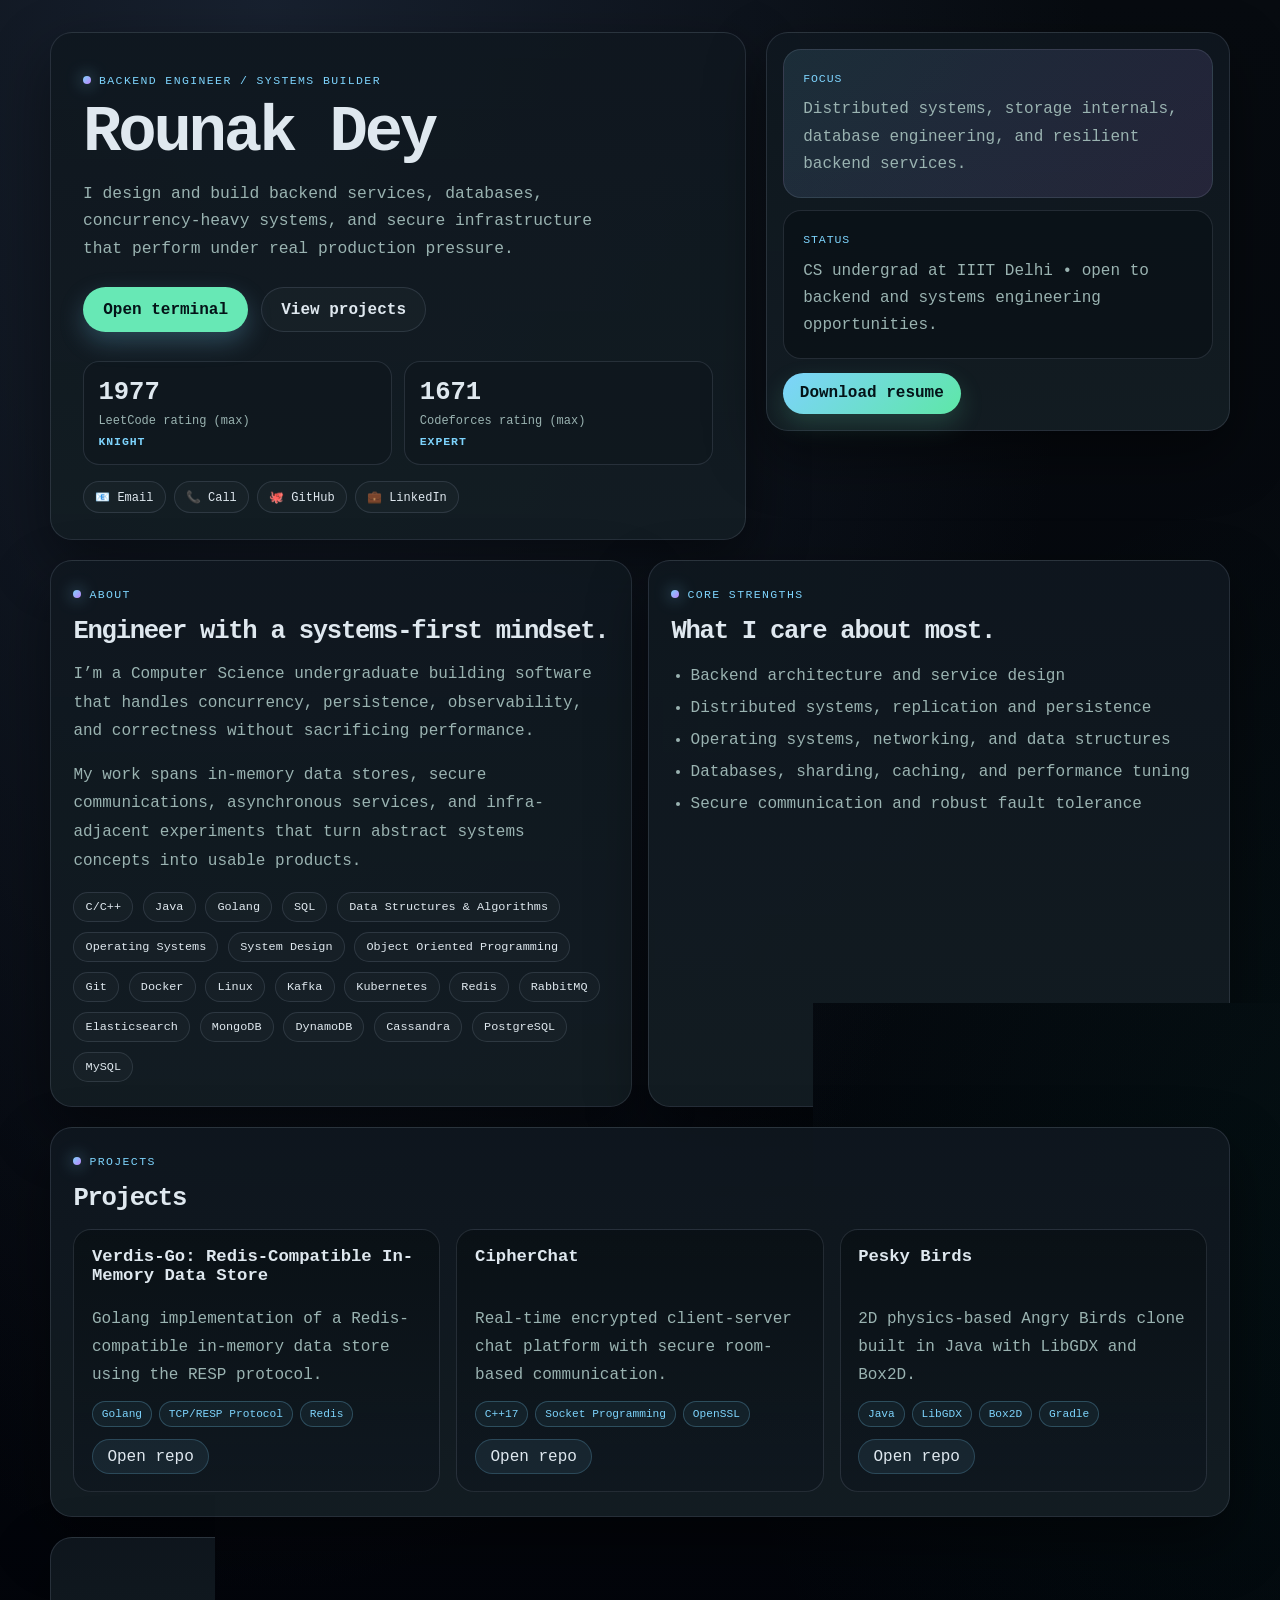
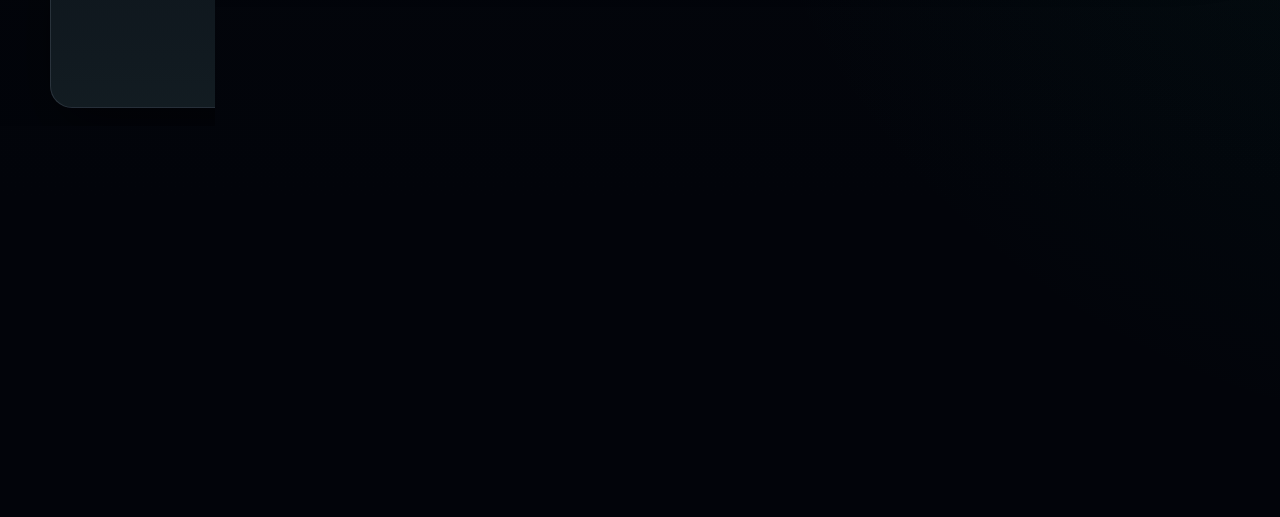
==== index.html @ 5679c367 "Add portfolio site" ====
<!DOCTYPE html>
<html lang="en">
  <head>
    <meta charset="UTF-8" />
    <meta name="viewport" content="width=device-width, initial-scale=1.0" />
    <meta
      name="description"
      content="Backend engineer portfolio with a terminal, systems work, and project highlights."
    />
    <title>Backend Engineer | Portfolio</title>
    <link rel="icon" type="image/svg+xml" href="assets/favicon.svg?v=20261015" />
    <link rel="stylesheet" href="css/style.css?v=20261015" />
  </head>
  <body data-theme="default">
    <div class="page-shell">
      <main class="portfolio-shell">
        <section class="hero-panel">
          <div class="eyebrow">backend engineer / systems builder</div>
          <h1>Rounak Dey</h1>
          <p class="hero-copy">
            I design and build backend services, databases, concurrency-heavy systems,
            and secure infrastructure that perform under real production pressure.
          </p>
          <div class="hero-actions">
            <a href="#terminal" class="primary-button">Open terminal</a>
            <a href="#projects" class="secondary-button">View projects</a>
          </div>
          <ul class="stat-grid" aria-label="Portfolio stats">
            <li>
              <strong>1977</strong>
              <span>LeetCode rating (max)</span>
              <b>Knight</b>
            </li>
            <li>
              <strong>1671</strong>
              <span>Codeforces rating (max)</span>
              <b>Expert</b>
            </li>
          </ul>
          <div class="top-contact" aria-label="Contact links">
            <a href="mailto:rounak23449@iiitd.ac.in">📧 Email</a>
            <a href="tel:+917982542472">📞 Call</a>
            <a href="https://github.com/ricky16x" target="_blank" rel="noreferrer">🐙 GitHub</a>
            <a href="https://linkedin.com/in/rickyxr" target="_blank" rel="noreferrer">💼 LinkedIn</a>
          </div>
        </section>

        <aside class="quick-panel">
          <div class="panel-card accent-card">
            <span class="card-label">Focus</span>
            <p>Distributed systems, storage internals, database engineering, and resilient backend services.</p>
          </div>
          <div class="panel-card">
            <span class="card-label">Status</span>
            <p>CS undergrad at IIIT Delhi • open to backend and systems engineering opportunities.</p>
          </div>
          <a class="resume-button" href="./assets/RounakDeyResume.pdf" target="_blank" rel="noreferrer">Download resume</a>
        </aside>

        <div id="terminal-backdrop" class="terminal-backdrop" aria-hidden="true"></div>
        <div id="terminal-modal" class="terminal-modal" role="dialog" aria-modal="true" aria-label="Developer portfolio terminal popup" aria-hidden="true" inert>
          <section id="terminal" class="terminal-frame" aria-label="Developer portfolio terminal">
            <header class="terminal-header">
              <div class="window-controls" aria-hidden="true">
                <span class="control red"></span>
                <span class="control yellow"></span>
                <span class="control green"></span>
              </div>
              <div class="window-title">ricky16x@portfolio:~</div>
              <button id="skip-boot" class="skip-boot" type="button">Skip boot</button>
              <button id="close-terminal" class="terminal-close" type="button" aria-label="Close terminal">×</button>
            </header>

            <section id="terminal-output" class="terminal-output" aria-live="polite"></section>

            <form id="command-form" class="command-form" autocomplete="off">
              <label class="prompt-text" for="terminal-input">
                <span class="prompt-user">ricky16x</span>
                <span>@</span>
                <span class="prompt-host">portfolio</span>
                <span>:~$</span>
              </label>
              <input
                id="terminal-input"
                class="terminal-input"
                type="text"
                spellcheck="false"
                aria-label="Terminal command input"
              />
            </form>
          </section>
        </div>

        <section class="content-grid">
          <article class="info-panel">
            <div class="section-kicker">About</div>
            <h2>Engineer with a systems-first mindset.</h2>
            <p>
              I’m a Computer Science undergraduate building software that handles concurrency,
              persistence, observability, and correctness without sacrificing performance.
            </p>
            <p>
              My work spans in-memory data stores, secure communications, asynchronous services,
              and infra-adjacent experiments that turn abstract systems concepts into usable products.
            </p>
            <div id="skill-chips" class="chip-list" aria-label="Tools and technical skills"></div>
          </article>

          <article class="info-panel">
            <div class="section-kicker">Core strengths</div>
            <h2>What I care about most.</h2>
            <ul class="feature-list">
              <li>Backend architecture and service design</li>
              <li>Distributed systems, replication and persistence</li>
              <li>Operating systems, networking, and data structures</li>
              <li>Databases, sharding, caching, and performance tuning</li>
              <li>Secure communication and robust fault tolerance</li>
            </ul>
          </article>
        </section>

        <section id="projects" class="section-panel">
          <div class="section-heading">
            <div class="section-kicker">Projects</div>
            <h2>Projects</h2>
          </div>
          <div id="project-list" class="project-grid"></div>
        </section>

        <section id="contact" class="section-panel contact-panel">
          <div class="section-kicker">Contact</div>
          <h2>Let’s build something resilient.</h2>
          <div class="contact-row">
            <a href="tel:+917982542472">📞 +91 7982542472</a>
            <a href="mailto:rounak23449@iiitd.ac.in">📧 rounak23449@iiitd.ac.in</a>
            <a href="https://github.com/ricky16x" target="_blank" rel="noreferrer">🐙 GitHub</a>
            <a href="https://linkedin.com/in/rickyxr" target="_blank" rel="noreferrer">💼 LinkedIn</a>
          </div>
        </section>

        <section id="research" class="section-panel">
          <div class="section-heading">
            <div class="section-kicker">Research</div>
            <h2>Research work</h2>
          </div>
          <div class="timeline">
            <article class="timeline-item">
              <strong>Network Security Lab, IIIT Delhi</strong>
              <span>Undergraduate Student Researcher • Aug 2025 – Present</span>
              <p>Analyzed Android malware across 11 real devices, collecting network, syscall, and CPU telemetry. Built a TF-IDF syscall pipeline over 19.5K samples (106K+ features) and trained an MLP with 82.7% detection accuracy. Also reproduced Hfinger-based classification on 406K+ HTTP requests, finding syscall features more robust under open-set conditions.</p>
            </article>
          </div>
        </section>
      </main>
    </div>

    <script type="module" src="js/app.js?v=20261015"></script>
  </body>
</html>
---- css/style.css ----
:root {
  --bg: #070b10;
  --panel: rgba(15, 23, 31, 0.92);
  --panel-alt: rgba(19, 29, 35, 0.96);
  --panel-strong: rgba(9, 18, 24, 0.96);
  --border: rgba(148, 163, 184, 0.18);
  --text: #d9f7ef;
  --muted: #8ab7b0;
  --prompt: #67e8b5;
  --success: #4ade80;
  --accent: #7dd3fc;
  --accent-2: #c084fc;
  --warning: #fbbf24;
  --danger: #f87171;
  --input-bg: rgba(13, 18, 22, 0.9);
  --shadow: rgba(0, 0, 0, 0.45);
  --glow: rgba(125, 211, 252, 0.6);
}

body[data-theme='default'] {
  --bg: #070b10;
  --panel: rgba(15, 23, 31, 0.92);
  --panel-alt: rgba(19, 29, 35, 0.96);
  --text: #dfe8ef;
  --muted: #9ab3b1;
  --prompt: #67e8b5;
  --success: #5ee7a7;
  --accent: #7dd3fc;
  --accent-2: #c084fc;
  --warning: #fbbf24;
  --danger: #fda4af;
  --page-glow: rgba(30, 41, 59, 0.72);
  --page-wash: rgba(8, 145, 110, 0.08);
  --panel-glow: rgba(125, 211, 252, 0.12);
}

body[data-theme='aurora'] {
  --bg: #10091c;
  --panel: rgba(26, 17, 43, 0.95);
  --panel-alt: rgba(21, 31, 48, 0.97);
  --text: #f4efff;
  --muted: #c0b2db;
  --prompt: #6ee7b7;
  --success: #5eead4;
  --accent: #c4b5fd;
  --accent-2: #5eead4;
  --warning: #fde68a;
  --danger: #fda4af;
  --glow: rgba(167, 139, 250, 0.78);
  --page-glow: rgba(124, 58, 237, 0.38);
  --page-wash: rgba(45, 212, 191, 0.12);
  --panel-glow: rgba(167, 139, 250, 0.18);
}

body[data-theme='midnight'] {
  --bg: #030712;
  --panel: rgba(9, 15, 29, 0.97);
  --panel-alt: rgba(14, 23, 42, 0.98);
  --text: #e5f0ff;
  --muted: #8ba3c4;
  --prompt: #60a5fa;
  --success: #38bdf8;
  --accent: #60a5fa;
  --accent-2: #2563eb;
  --warning: #fbbf24;
  --danger: #fb7185;
  --glow: rgba(37, 99, 235, 0.65);
  --page-glow: rgba(29, 78, 216, 0.32);
  --page-wash: rgba(30, 64, 175, 0.11);
  --panel-glow: rgba(37, 99, 235, 0.14);
}

* {
  box-sizing: border-box;
}

html {
  scroll-behavior: smooth;
}

body {
  margin: 0;
  min-height: 100vh;
  padding: 2rem 1rem 4rem;
  font-family: 'SFMono-Regular', 'Consolas', 'Liberation Mono', 'Menlo', monospace;
  background:
    radial-gradient(ellipse at 15% 0%, var(--page-glow, rgba(30, 41, 59, 0.7)), transparent 38%),
    radial-gradient(ellipse at 90% 45%, var(--page-wash, rgba(8, 145, 110, 0.08)), transparent 38%),
    linear-gradient(180deg, var(--bg), #02040a 85%);
  background-size: 140% 140%, 130% 130%, 100% 100%;
  animation: glowDrift 24s ease-in-out infinite;
  color: var(--text);
  background-color: var(--bg);
  position: relative;
  overflow-x: hidden;
}

body::before {
  content: '';
  position: fixed;
  inset: 0;
  background: linear-gradient(rgba(16, 185, 129, 0.08), transparent 35%, transparent 65%, rgba(59, 130, 246, 0.06));
  opacity: 0;
  pointer-events: none;
  transition: opacity 0.3s ease;
}

body.matrix-active::before {
  opacity: 1;
  background-image:
    linear-gradient(90deg, rgba(16, 185, 129, 0.08) 0%, transparent 100%),
    repeating-linear-gradient(
      180deg,
      rgba(34, 197, 94, 0.12),
      rgba(34, 197, 94, 0.12) 2px,
      transparent 2px,
      transparent 6px
    );
  animation: matrixRain 7s linear infinite;
}

button,
input,
a {
  font: inherit;
}

button,
input {
  border: 0;
}

button {
  cursor: pointer;
}

img {
  max-width: 100%;
  display: block;
}

.page-shell {
  width: min(1180px, 100%);
  margin: 0 auto;
}

.portfolio-shell {
  display: grid;
  grid-template-columns: minmax(0, 1.2fr) minmax(280px, 0.8fr);
  gap: 1.25rem;
}

.portfolio-shell > .content-grid,
.portfolio-shell > .section-panel {
  grid-column: 1 / -1;
  min-width: 0;
}

.hero-panel,
.quick-panel {
  min-width: 0;
}

.hero-panel,
.quick-panel,
.info-panel,
.section-panel,
.terminal-frame {
  background: linear-gradient(180deg, var(--panel), var(--panel-alt));
  border: 1px solid var(--border);
  border-radius: 22px;
  box-shadow: 0 24px 60px var(--shadow);
  animation: floatIn 0.6s ease both;
}

.resume-button {
  display: inline-flex;
  align-items: center;
  justify-content: center;
  align-self: flex-start;
  width: auto;
  margin-top: 0.1rem;
  padding: 0.72rem 1.05rem;
  text-decoration: none;
  border-radius: 999px;
  font-weight: 700;
  color: #041318;
  background: linear-gradient(135deg, var(--accent), var(--success));
  box-shadow: 0 10px 24px rgba(103, 232, 181, 0.18);
}

.hero-panel {
  padding: 2.4rem 2rem 1.6rem;
}

.eyebrow,
.section-kicker {
  display: inline-flex;
  align-items: center;
  gap: 0.5rem;
  font-size: 0.72rem;
  letter-spacing: 0.12em;
  text-transform: uppercase;
  color: var(--accent);
  margin-bottom: 1rem;
}

.eyebrow::before,
.section-kicker::before {
  content: '';
  width: 8px;
  height: 8px;
  border-radius: 50%;
  background: linear-gradient(135deg, var(--accent), var(--accent-2));
  box-shadow: 0 0 16px rgba(125, 211, 252, 0.7);
}

.eyebrow::before {
  animation: pulse 2.4s ease-in-out infinite;
}

.hero-panel h1,
.info-panel h2,
.section-panel h2 {
  margin: 0;
  letter-spacing: -0.05em;
}

.hero-panel h1 {
  font-size: clamp(2.4rem, 5vw, 4.2rem);
  line-height: 0.95;
  margin-bottom: 1rem;
}

.hero-copy {
  max-width: 52ch;
  margin: 0;
  color: var(--muted);
  font-size: 1.02rem;
  line-height: 1.7;
}

.hero-actions {
  display: flex;
  flex-wrap: wrap;
  gap: 0.8rem;
  margin-top: 1.5rem;
}

.primary-button,
.secondary-button,
.link-button,
.theme-chip {
  transition: transform 0.2s ease, filter 0.2s ease, border-color 0.2s ease;
}

.hero-actions > * {
  animation: floatIn 0.5s ease both;
}

.hero-actions > :nth-child(2) {
  animation-delay: 100ms;
}

.primary-button,
.secondary-button {
  display: inline-flex;
  align-items: center;
  justify-content: center;
  border-radius: 999px;
  padding: 0.8rem 1.2rem;
  text-decoration: none;
  font-weight: 700;
}

.primary-button {
  background: linear-gradient(135deg, var(--accent), var(--accent-2));
  color: #040b10;
  box-shadow: 0 10px 24px rgba(125, 211, 252, 0.25);
}

.secondary-button {
  border: 1px solid var(--border);
  color: var(--text);
  background: rgba(148, 163, 184, 0.04);
}

.primary-button:hover,
.secondary-button:hover,
.link-button:hover,
.theme-chip:hover {
  transform: translateY(-1px);
  filter: brightness(1.05);
}

.stat-grid {
  display: grid;
  grid-template-columns: repeat(2, minmax(0, 1fr));
  gap: 0.8rem;
  margin: 1.8rem 0 0;
  padding: 0;
  list-style: none;
}

.stat-grid li {
  background: rgba(15, 23, 31, 0.7);
  border: 1px solid var(--border);
  border-radius: 16px;
  padding: 1rem 0.9rem;
  display: flex;
  flex-direction: column;
  gap: 0.3rem;
  transition: transform 0.2s ease, border-color 0.2s ease;
}

.stat-grid li:hover {
  transform: translateY(-3px);
  border-color: var(--accent);
}

.stat-grid strong {
  font-size: clamp(1.2rem, 2vw, 1.7rem);
  color: var(--text);
}

.stat-grid span {
  color: var(--muted);
  font-size: 0.75rem;
  line-height: 1.5;
}

.stat-grid b {
  color: var(--accent);
  font-size: 0.72rem;
  font-weight: 700;
  letter-spacing: 0.08em;
  text-transform: uppercase;
}

.top-contact {
  display: flex;
  flex-wrap: wrap;
  gap: 0.5rem;
  margin-top: 1rem;
}

.top-contact a {
  display: inline-flex;
  align-items: center;
  justify-content: center;
  padding: 0.48rem 0.7rem;
  border: 1px solid var(--border);
  border-radius: 999px;
  color: var(--text);
  background: rgba(148, 163, 184, 0.04);
  font-size: 0.75rem;
  text-decoration: none;
  transition: transform 0.2s ease, border-color 0.2s ease, background 0.2s ease;
}

.top-contact a:hover {
  transform: translateY(-2px);
  border-color: var(--accent);
  background: var(--panel-glow);
}

.quick-panel {
  padding: 1rem;
  display: flex;
  flex-direction: column;
  align-self: start;
  gap: 0.75rem;
}

.panel-card {
  border: 1px solid var(--border);
  border-radius: 18px;
  background: rgba(9, 17, 22, 0.7);
  padding: 1.2rem;
  min-height: 0;
  animation: floatIn 0.55s ease both;
}

.panel-card:nth-child(2) { animation-delay: 120ms; }

.accent-card {
  background: linear-gradient(135deg, var(--panel-glow), rgba(192, 132, 252, 0.12));
}

.card-label {
  display: inline-block;
  font-size: 0.72rem;
  letter-spacing: 0.08em;
  text-transform: uppercase;
  color: var(--accent);
  margin-bottom: 0.7rem;
}

.panel-card p,
.info-panel p,
.feature-list,
.timeline-item p,
.project-card p,
.contact-row a {
  color: var(--muted);
}

.panel-card p {
  margin: 0;
  line-height: 1.7;
}

.terminal-modal {
  position: fixed;
  right: 2rem;
  bottom: 2rem;
  width: min(760px, calc(100vw - 2rem));
  z-index: 30;
  opacity: 0;
  pointer-events: none;
  transform: translateY(20px) scale(0.98);
  transition: opacity 0.25s ease, transform 0.25s ease;
}

.terminal-backdrop {
  position: fixed;
  inset: 0;
  z-index: 29;
  background: rgba(1, 4, 10, 0.58);
  opacity: 0;
  pointer-events: none;
  transition: opacity 0.25s ease;
  backdrop-filter: blur(3px);
}

.terminal-backdrop.is-open {
  opacity: 1;
  pointer-events: auto;
}

.terminal-modal.is-open {
  opacity: 1;
  pointer-events: auto;
  transform: translateY(0) scale(1);
}

.terminal-frame {
  grid-column: 1 / -1;
  width: 100%;
  overflow: hidden;
  border-radius: 20px;
  background: rgba(6, 10, 15, 0.96);
  box-shadow: 0 28px 70px rgba(0, 0, 0, 0.55), 0 0 0 1px rgba(125, 211, 252, 0.15);
}

.terminal-header {
  display: flex;
  align-items: center;
  justify-content: space-between;
  gap: 1rem;
  min-height: 48px;
  padding: 0.75rem 1rem;
  background: rgba(22, 27, 32, 0.9);
  border-bottom: 1px solid var(--border);
}

.terminal-close {
  border: 1px solid var(--border);
  border-radius: 50%;
  width: 30px;
  height: 30px;
  color: var(--text);
  background: rgba(148, 163, 184, 0.08);
  transition: transform 0.2s ease, background 0.2s ease;
}

.terminal-close:hover {
  transform: rotate(90deg);
  background: rgba(248, 113, 113, 0.18);
}

.window-controls {
  display: flex;
  align-items: center;
  gap: 0.6rem;
}

.control {
  display: block;
  width: 12px;
  height: 12px;
  border-radius: 50%;
  box-shadow: inset 0 0 0 1px rgba(0, 0, 0, 0.2);
}

.control.red { background: #f87171; }
.control.yellow { background: #fbbf24; }
.control.green { background: #4ade80; }

.window-title {
  flex: 1;
  text-align: center;
  font-size: 0.8rem;
  color: var(--muted);
  letter-spacing: 0.08em;
  text-transform: uppercase;
}

.skip-boot {
  background: rgba(167, 139, 250, 0.12);
  color: var(--accent-2);
  border: 1px solid rgba(196, 181, 253, 0.35);
  border-radius: 999px;
  padding: 0.35rem 0.8rem;
  font-size: 0.72rem;
  transition: filter 0.2s ease, transform 0.2s ease;
}

.skip-boot:hover,
.skip-boot:focus-visible {
  filter: brightness(1.08);
  transform: translateY(-1px);
}

.terminal-output {
  min-height: 430px;
  max-height: 70vh;
  overflow-y: auto;
  background: rgba(3, 7, 12, 0.78);
  padding: 1.25rem 1rem 0.5rem;
  line-height: 1.6;
  white-space: pre-wrap;
}

.terminal-line {
  margin: 0.2rem 0;
  color: var(--text);
  word-break: break-word;
  white-space: pre-wrap;
}

.terminal-line.muted,
.muted {
  color: var(--muted);
}

.terminal-line.success {
  color: var(--success);
}

.terminal-line.prompt {
  color: var(--prompt);
}

.terminal-line.warning {
  color: var(--warning);
}

.terminal-line.error {
  color: var(--danger);
}

.command-entry {
  color: var(--text);
  display: flex;
  align-items: center;
  gap: 0.55rem;
  margin-top: 0.15rem;
}

.command-prompt {
  color: var(--prompt);
  font-weight: 700;
}

.command-text {
  color: var(--text);
}

.command-form {
  display: flex;
  align-items: center;
  gap: 0.6rem;
  padding: 0.8rem 1rem 1rem;
  border-top: 1px solid var(--border);
  background: rgba(10, 15, 19, 0.9);
}

.prompt-text {
  color: var(--prompt);
  font-weight: 700;
  white-space: nowrap;
}

.terminal-input {
  flex: 1;
  min-width: 0;
  background: transparent;
  color: var(--text);
  caret-color: var(--prompt);
  font: inherit;
  font-size: 1rem;
  border: none;
  outline: none;
  padding: 0.25rem 0;
}

.terminal-input::placeholder {
  color: rgba(167, 180, 196, 0.55);
}

.link-button,
.primary-button,
.secondary-button,
.theme-chip,
.skip-boot {
  text-decoration: none;
}

.link-button {
  display: inline-flex;
  align-items: center;
  justify-content: center;
  border-radius: 999px;
  padding: 0.45rem 0.9rem;
  color: var(--text);
  border: 1px solid var(--border);
  background: rgba(148, 163, 184, 0.04);
}

.terminal-input:focus,
.skip-boot:focus-visible,
.link-button:focus-visible,
.theme-chip:focus-visible,
.primary-button:focus-visible,
.secondary-button:focus-visible {
  outline: 2px solid rgba(125, 211, 252, 0.8);
  outline-offset: 2px;
}

.content-grid {
  grid-column: 1 / -1;
  display: grid;
  grid-template-columns: repeat(2, minmax(0, 1fr));
  gap: 1rem;
}

.info-panel,
.section-panel {
  padding: 1.5rem 1.4rem;
}

.info-panel h2,
.section-panel h2 {
  font-size: clamp(1.5rem, 2vw, 2.1rem);
  margin-bottom: 0.9rem;
}

.info-panel p {
  margin: 0 0 0.9rem;
  line-height: 1.8;
}

.chip-list {
  display: flex;
  flex-wrap: wrap;
  gap: 0.6rem;
  margin-top: 1rem;
}

.chip-list span {
  display: inline-flex;
  align-items: center;
  border-radius: 999px;
  padding: 0.45rem 0.7rem;
  border: 1px solid var(--border);
  background: rgba(148, 163, 184, 0.04);
  color: var(--text);
  font-size: 0.74rem;
}

.feature-list {
  margin: 0;
  padding-left: 1.2rem;
  line-height: 2;
}

.section-heading {
  margin-bottom: 1rem;
}

.timeline {
  display: grid;
  gap: 1rem;
}

.timeline-item {
  background: rgba(8, 15, 19, 0.72);
  border: 1px solid var(--border);
  border-radius: 16px;
  padding: 1rem 1.1rem;
}

.timeline-item strong {
  display: block;
  color: var(--text);
  margin-bottom: 0.3rem;
}

.timeline-item span {
  display: inline-block;
  color: var(--accent);
  margin-bottom: 0.6rem;
  font-size: 0.8rem;
}

.timeline-item p {
  margin: 0;
  line-height: 1.8;
}

.project-grid {
  display: grid;
  grid-template-columns: repeat(3, minmax(0, 1fr));
  gap: 1rem;
  align-items: stretch;
  min-width: 0;
}

.project-card {
  display: flex;
  flex-direction: column;
  gap: 0.8rem;
  border: 1px solid var(--border);
  background: linear-gradient(180deg, rgba(8, 15, 19, 0.7), rgba(15, 23, 31, 0.8));
  border-radius: 18px;
  padding: 1.1rem;
  height: 100%;
  min-width: 0;
  overflow-wrap: anywhere;
  transition: transform 0.2s ease, border-color 0.2s ease, box-shadow 0.2s ease;
}

.project-card:hover {
  transform: translateY(-3px);
  border-color: rgba(125, 211, 252, 0.32);
  box-shadow: 0 12px 26px rgba(0, 0, 0, 0.16);
}

.project-card h3 {
  margin: 0;
  font-size: 1.08rem;
  min-height: 2.8rem;
}

.project-card p {
  margin: 0;
  line-height: 1.75;
}

.project-stack {
  display: flex;
  flex-wrap: wrap;
  gap: 0.45rem;
}

.project-stack span {
  border-radius: 999px;
  padding: 0.35rem 0.55rem;
  border: 1px solid rgba(125, 211, 252, 0.25);
  background: rgba(125, 211, 252, 0.06);
  color: var(--accent);
  font-size: 0.7rem;
}

.project-actions {
  display: flex;
  margin-top: auto;
}

.contact-panel {
  text-align: center;
}

.contact-row {
  display: flex;
  justify-content: center;
  flex-wrap: wrap;
  gap: 0.9rem;
  margin-top: 1rem;
}

.contact-row a {
  color: var(--text);
  text-decoration: none;
  border: 1px solid var(--border);
  border-radius: 999px;
  padding: 0.7rem 1rem;
  background: rgba(148, 163, 184, 0.04);
}

.output-block {
  margin: 0.9rem 0;
  padding: 0.85rem 0.9rem;
  border: 1px solid var(--border);
  border-radius: 12px;
  background: rgba(15, 23, 31, 0.5);
}

.output-block h3 {
  margin: 0 0 0.65rem;
  font-size: 0.9rem;
  letter-spacing: 0.08em;
  text-transform: uppercase;
  color: var(--accent);
}

.output-block p {
  margin: 0;
  line-height: 1.7;
}

.terminal-list {
  display: grid;
  gap: 0.25rem;
}

.terminal-list-item {
  color: var(--text);
  line-height: 1.7;
}

@keyframes floatIn {
  from {
    opacity: 0;
    transform: translateY(12px);
  }
  to {
    opacity: 1;
    transform: translateY(0);
  }
}

@keyframes glowDrift {
  0%, 100% { background-position: 0% 0%, 100% 50%, 0 0; }
  50% { background-position: 15% 8%, 80% 45%, 0 0; }
}

@keyframes pulse {
  0%, 100% { opacity: 0.72; box-shadow: 0 0 10px var(--glow); }
  50% { opacity: 1; box-shadow: 0 0 20px var(--glow); }
}

@keyframes riseIn {
  from { opacity: 0; transform: translateY(22px) scale(0.99); }
  to { opacity: 1; transform: translateY(0) scale(1); }
}

@keyframes matrixRain {
  0% { background-position: 0 0, 0 0; }
  100% { background-position: 0 0, 0 100%; }
}

.portfolio-shell > .section-panel,
.content-grid > .info-panel {
  opacity: 0;
  transform: translateY(18px);
}

.portfolio-shell > .section-panel.is-visible,
.content-grid > .info-panel.is-visible {
  animation: riseIn 0.65s cubic-bezier(0.2, 0.7, 0.2, 1) forwards;
}

.project-card {
  animation: floatIn 0.6s ease both;
}

.project-card:nth-child(2) { animation-delay: 100ms; }
.project-card:nth-child(3) { animation-delay: 200ms; }

@media (max-width: 900px) {
  .portfolio-shell {
    grid-template-columns: 1fr;
  }

  .portfolio-shell > .hero-panel,
  .portfolio-shell > .quick-panel {
    grid-column: 1 / -1;
  }

  .hero-panel,
  .quick-panel,
  .info-panel,
  .section-panel,
  .terminal-frame {
    border-radius: 18px;
  }

  .terminal-modal {
    right: 1rem;
    bottom: 1rem;
    width: min(760px, calc(100vw - 1rem));
  }

  .content-grid {
    grid-template-columns: 1fr;
  }

  .project-grid {
    grid-template-columns: repeat(2, minmax(0, 1fr));
  }

  .stat-grid {
    grid-template-columns: 1fr;
  }
}

@media (max-width: 560px) {
  body {
    padding: 1rem 0.75rem 2.5rem;
  }

  .hero-panel,
  .info-panel,
  .section-panel {
    padding-left: 1rem;
    padding-right: 1rem;
  }

  .hero-actions,
  .contact-row {
    flex-direction: column;
  }

  .stat-grid {
    grid-template-columns: repeat(2, minmax(0, 1fr));
    gap: 0.6rem;
  }

  .stat-grid li {
    padding: 0.7rem 0.55rem;
  }

  .stat-grid span {
    font-size: 0.72rem;
  }

  .top-contact {
    gap: 0.4rem;
  }

  .top-contact a {
    flex: 1 1 calc(50% - 0.4rem);
  }

  .project-grid {
    grid-template-columns: 1fr;
  }

  .primary-button,
  .secondary-button,
  .contact-row a {
    width: 100%;
  }
}

@media (prefers-reduced-motion: reduce) {
  html {
    scroll-behavior: auto;
  }

  *, *::before, *::after {
    animation: none !important;
    transition: none !important;
  }
}

.link-button,
.theme-chip {
  color: var(--text);
  background: rgba(125, 211, 252, 0.08);
  border: 1px solid rgba(125, 211, 252, 0.2);
}

.primary-button {
  color: #041318;
  background: var(--prompt);
  border: 1px solid rgba(103, 232, 181, 0.4);
  font-weight: 700;
}

.link-button:hover,
.primary-button:hover,
.theme-chip:hover {
  transform: translateY(-1px);
  filter: brightness(1.06);
}

.terminal-list {
  display: flex;
  flex-direction: column;
  gap: 0.15rem;
  margin: 0.25rem 0;
}

.terminal-list-item {
  display: flex;
  align-items: center;
  gap: 0.5rem;
  flex-wrap: wrap;
}

.terminal-list-item::before {
  content: '▹';
  color: var(--accent);
}

.output-block {
  background: rgba(15, 23, 31, 0.5);
  border: 1px solid var(--border);
  border-radius: 12px;
  padding: 0.9rem 1rem;
  margin: 0.5rem 0;
}

.output-block h3,
.output-block h4 {
  margin: 0 0 0.6rem;
  color: var(--prompt);
  font-size: 0.9rem;
  letter-spacing: 0.04em;
  text-transform: uppercase;
}

.output-block p {
  margin: 0.2rem 0;
}

.neofetch-card {
  display: grid;
  grid-template-columns: 200px minmax(0, 1fr);
  gap: 1rem;
  align-items: start;
  margin-top: 0.75rem;
}

.ascii-art {
  color: var(--success);
  font-size: 0.82rem;
  line-height: 1.25;
  margin: 0;
  white-space: pre-wrap;
}

.stat-list {
  display: grid;
  gap: 0.38rem;
}

.stat-item {
  display: flex;
  align-items: baseline;
  gap: 0.5rem;
  flex-wrap: wrap;
}

.stat-label {
  color: var(--muted);
}

.theme-row {
  display: flex;
  gap: 0.6rem;
  flex-wrap: wrap;
  margin-top: 0.5rem;
}

.page-shell-404 {
  padding-top: 2rem;
}

.terminal-frame-404 {
  max-width: 680px;
}

@media (max-width: 640px) {
  body {
    padding: 0.75rem 0.5rem;
  }

  .terminal-frame {
    border-radius: 12px;
  }

  .terminal-header {
    gap: 0.5rem;
    padding-inline: 0.75rem;
  }

  .window-title {
    font-size: 0.7rem;
    letter-spacing: 0.04em;
  }

  .skip-boot {
    padding: 0.3rem 0.55rem;
    font-size: 0.66rem;
  }

  .terminal-output {
    min-height: 360px;
    max-height: 68vh;
    padding: 0.9rem 0.75rem 0.25rem;
  }

  .command-form {
    padding: 0.7rem 0.75rem 0.85rem;
    gap: 0.35rem;
    align-items: flex-start;
  }

  .prompt-text {
    padding-top: 0.35rem;
  }

  .terminal-input {
    font-size: 0.95rem;
    line-height: 1.5;
    min-height: 1.8rem;
  }

  .neofetch-card {
    grid-template-columns: 1fr;
  }
}

@media (prefers-reduced-motion: reduce) {
  *, *::before, *::after {
    animation-duration: 0.01ms !important;
    animation-iteration-count: 1 !important;
    transition-duration: 0.01ms !important;
    scroll-behavior: auto !important;
  }
}
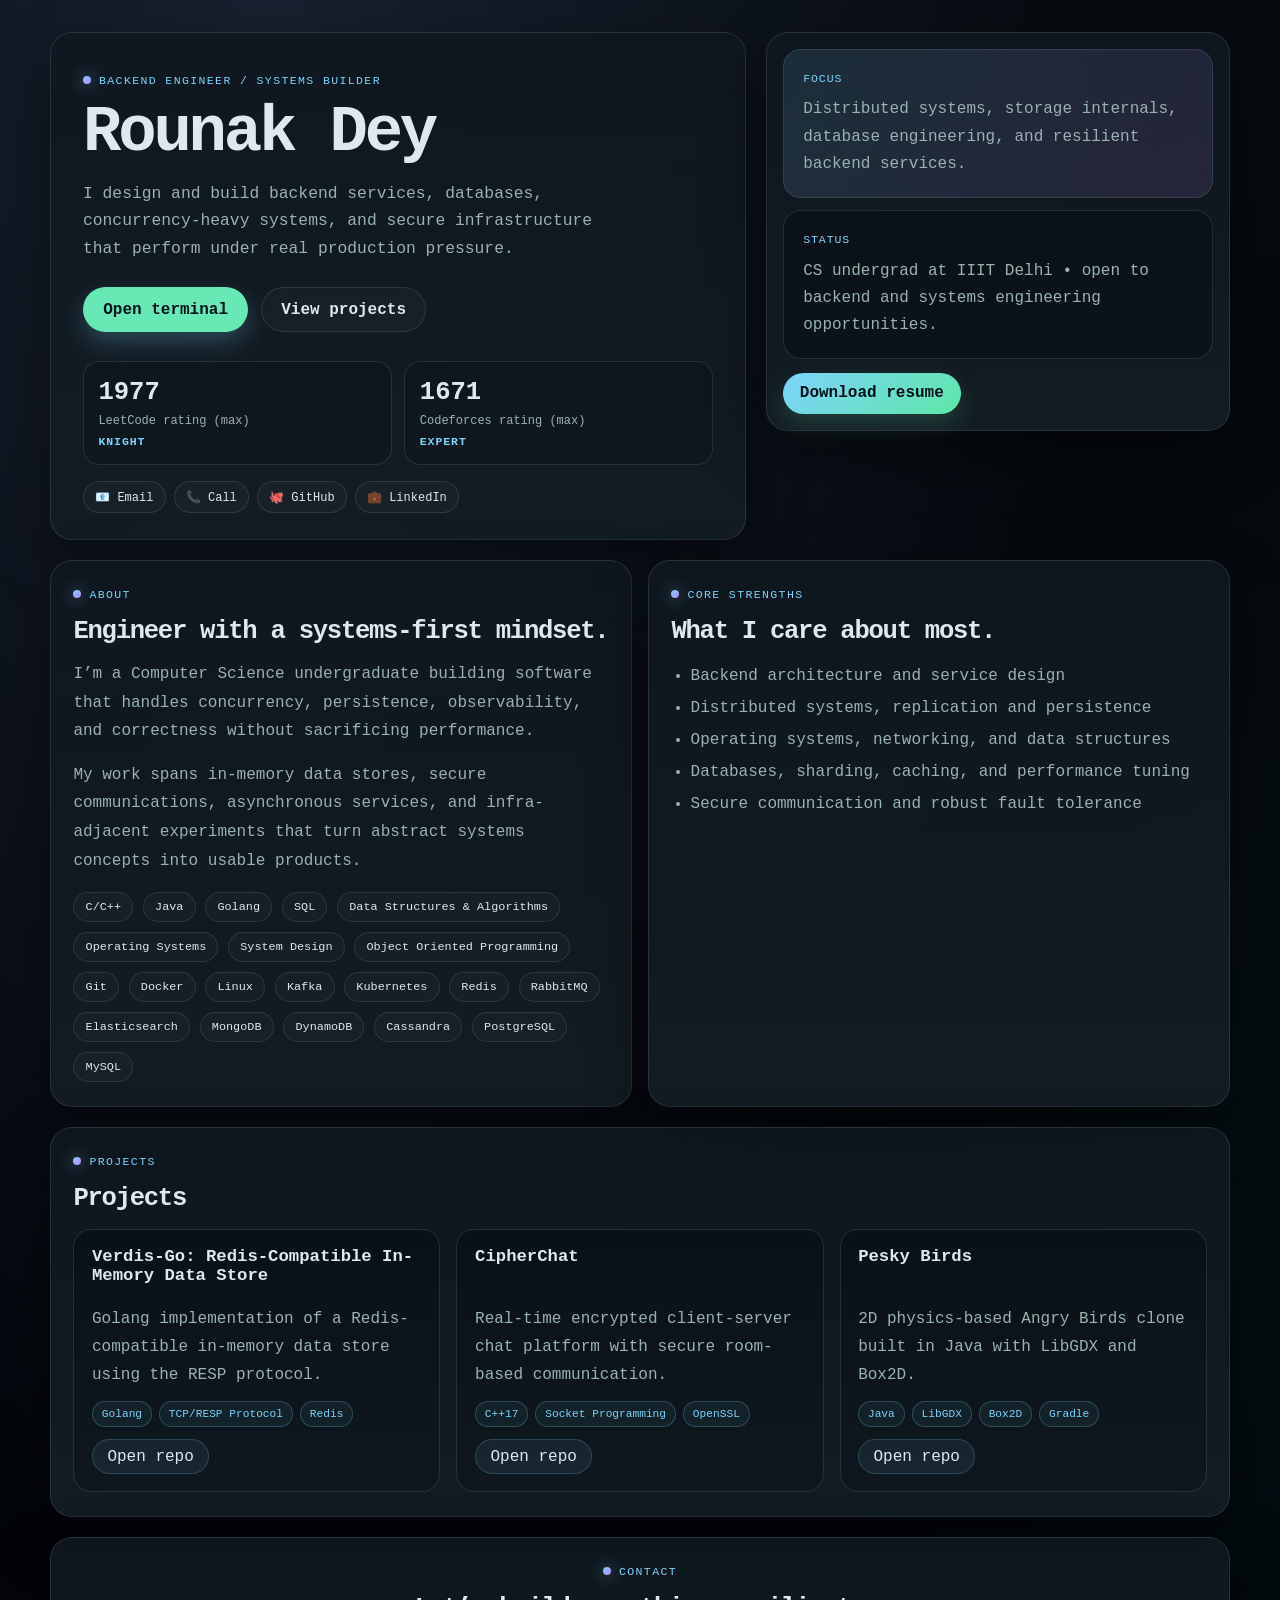
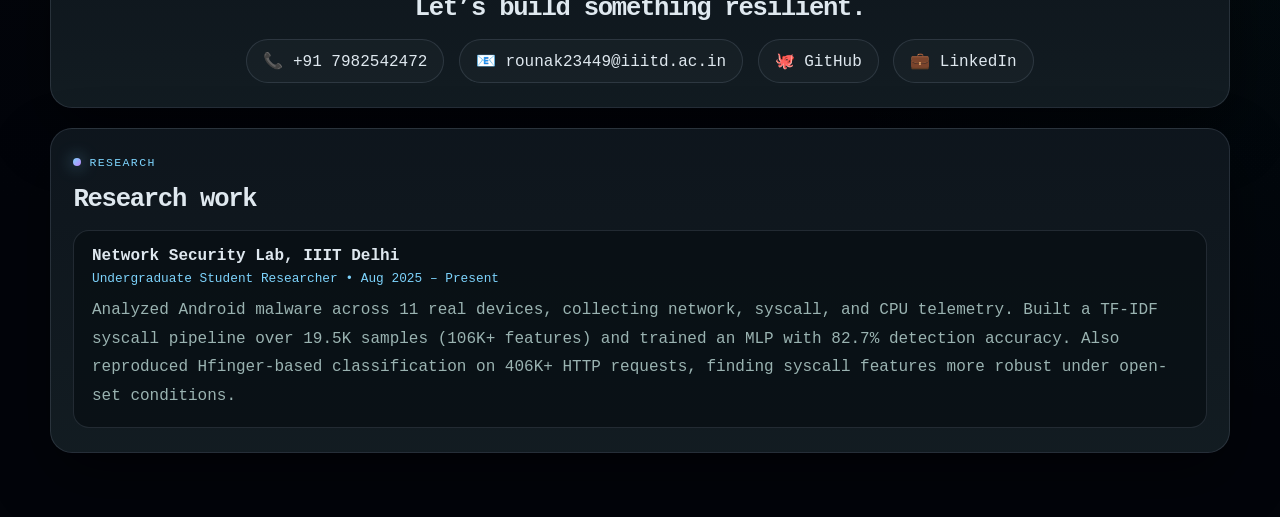
==== commit e86963bc: "Update portfolio page title Co-authored-by: Copilot <223556219+Copilot@users.noreply.github.com>" ====
--- a/index.html
+++ b/index.html
@@ -7,7 +7,7 @@
       name="description"
       content="Backend engineer portfolio with a terminal, systems work, and project highlights."
     />
-    <title>Backend Engineer | Portfolio</title>
+    <title>Rounak Dey | IIITD</title>
     <link rel="icon" type="image/svg+xml" href="assets/favicon.svg?v=20261015" />
     <link rel="stylesheet" href="css/style.css?v=20261015" />
   </head>
